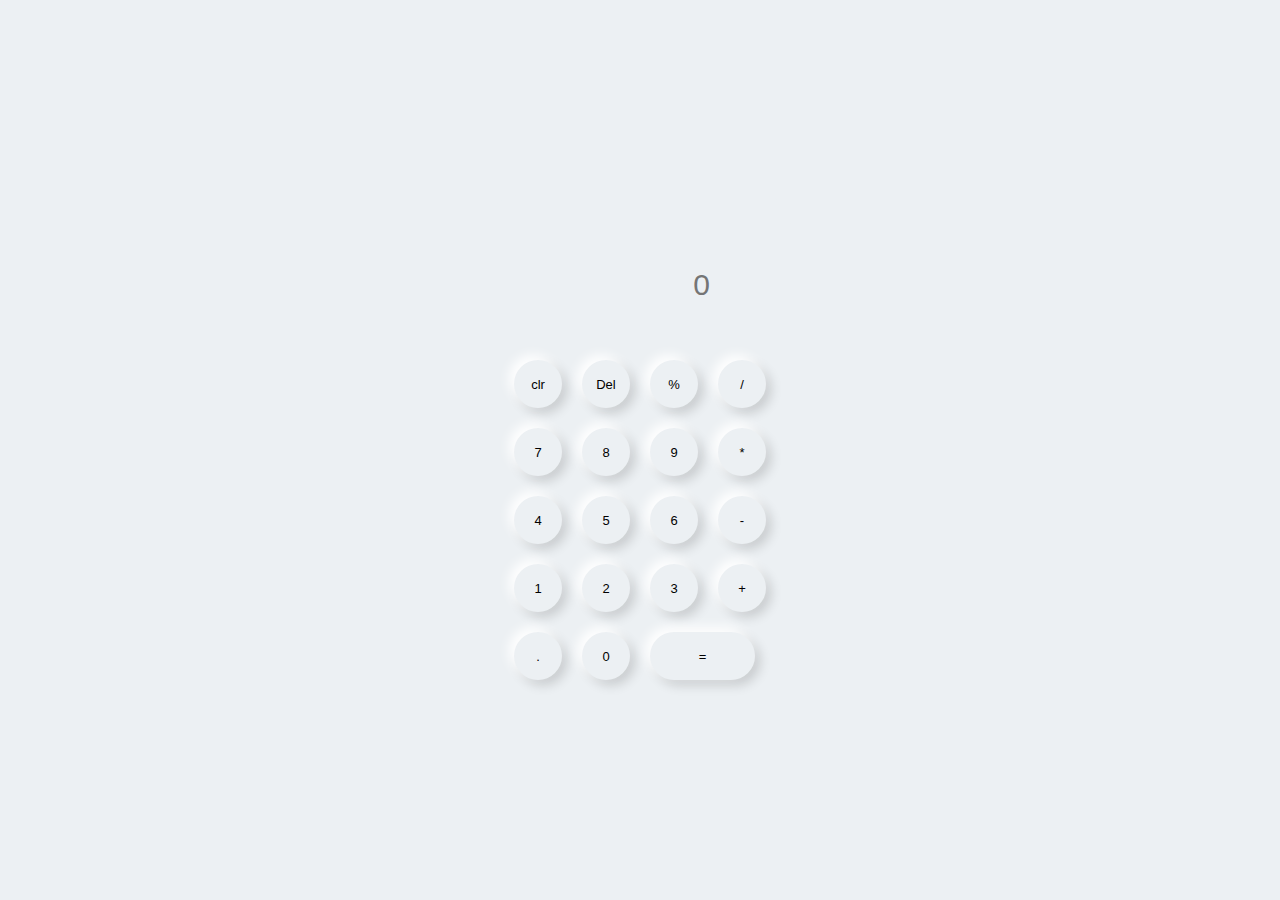
==== task/index.html @ 7196d5eb "ok" ====
<html lang="en">
<head>
    <meta charset="UTF-8">
    <meta http-equiv="X-UA-Compatible" content="IE=edge">
    <meta name="viewport" content="width=device-width, initial-scale=1.0">
    <title>My Calculator</title>
    <link rel="stylesheet" href="https://cdn.jsdelivr.net/npm/bootstrap@4.6.1/dist/css/bootstrap.min.css" integrity="sha384-zCbKRCUGaJDkqS1kPbPd7TveP5iyJE0EjAuZQTgFLD2ylzuqKfdKlfG/eSrtxUkn" crossorigin="anonymous">

    <script src="./calci.js" type="text/javascript"></script>
    <link rel="stylesheet" href="./calci.css">
</head>
<body>  
    <div class="container">
        <div class="calculator">
            <input type="text" placeholder="0" id="output" >
            <button onclick="clear()">clr</button>
            <button onclick="del()">Del</button>
            <button onclick="display"(%)>%</button>
            <button onclick="display('/')">/</button>
            <button onclick="display('7')">7</button>
            <button onclick="display('8')">8</button>
            <button onclick="display('9')">9</button>
            <button onclick="display('*')">*</button>
            <button onclick="display('4')">4</button>
            <button onclick="display('5')">5</button>
            <button onclick="display('6')">6</button>
            <button onclick="display('-')">-</button>
            <button onclick="display('1')">1</button>
            <button onclick="display('2')">2</button>
            <button onclick="disaplay('3')">3</button>
            <button onclick="display('+')">+</button>
            <button onclick="display('.')">.</button>
            <button onclick="display('0')">0</button>
            <button onclick="calculate()" class="equal">=</button>
        </div>
    </div>
    
    
</body>
</html>
---- task/calci.css ----
*{
    margin: 0px;
    padding: 0px;
    box-sizing: border-box;
    background-color:#ecf0f3;
    font-family:Impact, Haettenschweiler, 'Arial Narrow Bold', sans-serif;
    outline: none;

}
.container{
    height:100vh;
    display: flex;
    justify-content: center;
    align-items: center;
}
.calculator{
    background-color:#ecf0f3;
    padding: 15px;
    border-radius: 30px;
    box-shadow: inset 5px 5px 12px #ffffff
                      5px 5px 12px rgba(0,0,0,.16);
    display: grid;
    grid-template-columns: repeat(4,68px);
}
input{
    grid-column: span 4;
    height: 70px;
    width: 180px;
    background-color:#ecf0f3;
    box-shadow: inset -5px -5px 12px #ffffff
    5px 5px 12px rgba(0,0,0,.16);
    border: none;
    border-radius: 30px;
    color: rgba(70,70,70);
    font-size: 30px;
    text-align: end;
    margin: auto;
    margin-top: 40px;
    margin-bottom: 30px;
    padding: 20px;
}
button{
    height: 48px;
    width: 48px;
    background-color: #ecf0f3;
    box-shadow: -5px -5px 12px #ffffff
,5px 5px 12px rgba(0,0,0,.16) ;
border: none;
border-radius: 50%;
margin: 10px;
font-size: small;
}
.equal{
    width:105px;
    border-radius: 30px;
    background-color:#ecf0f3;
    box-shadow: inset -5px -5px 12px #ffffff
    5px 5px 12px rgba(0,0,0,.16);

}
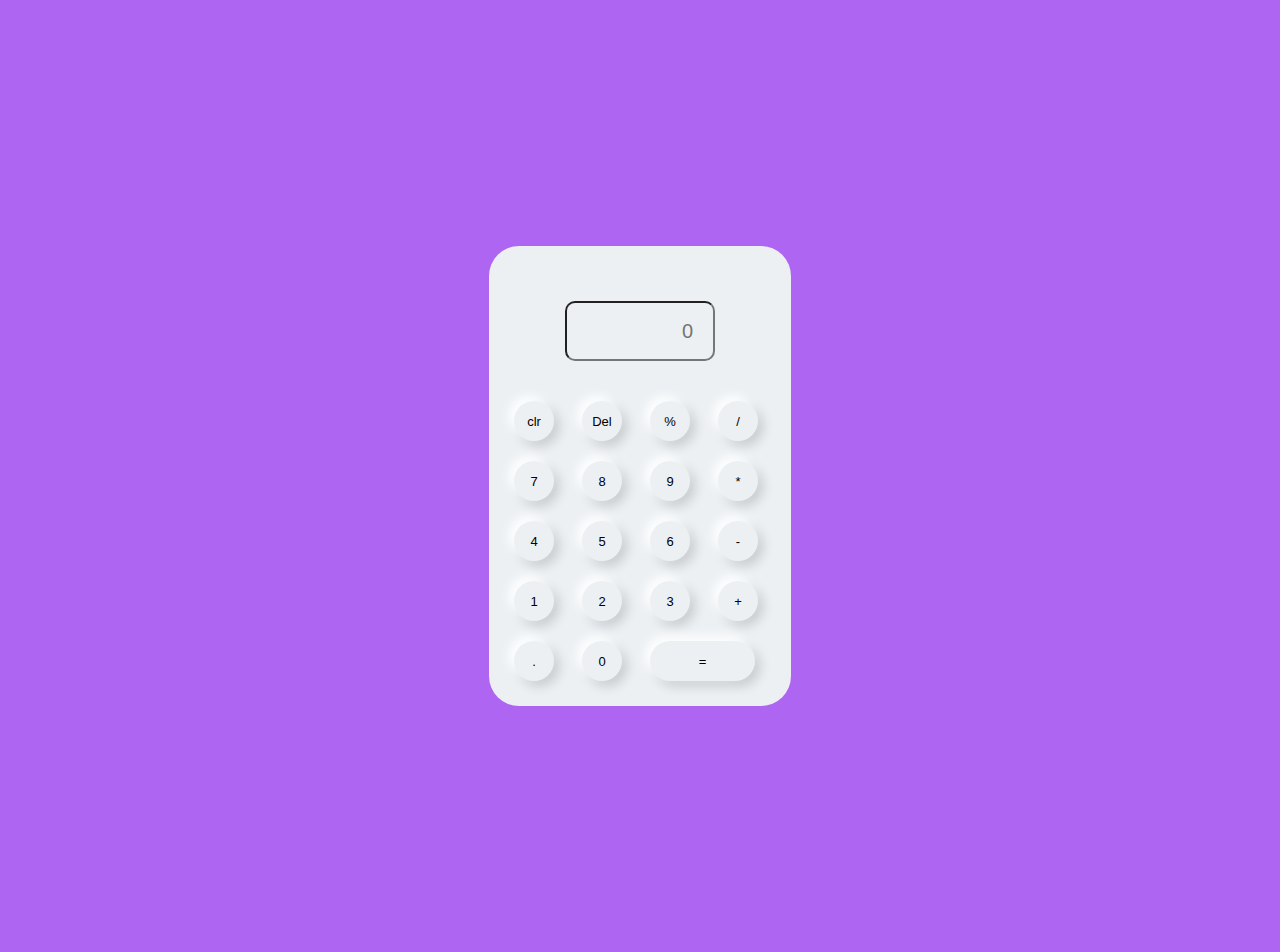
==== commit ebe45d80: "ok" ====
--- a/task/index.html
+++ b/task/index.html
@@ -4,7 +4,7 @@
     <meta http-equiv="X-UA-Compatible" content="IE=edge">
     <meta name="viewport" content="width=device-width, initial-scale=1.0">
     <title>My Calculator</title>
-    <link rel="stylesheet" href="https://cdn.jsdelivr.net/npm/bootstrap@4.6.1/dist/css/bootstrap.min.css" integrity="sha384-zCbKRCUGaJDkqS1kPbPd7TveP5iyJE0EjAuZQTgFLD2ylzuqKfdKlfG/eSrtxUkn" crossorigin="anonymous">
+    
 
     <script src="./calci.js" type="text/javascript"></script>
     <link rel="stylesheet" href="./calci.css">
@@ -12,10 +12,10 @@
 <body>  
     <div class="container">
         <div class="calculator">
-            <input type="text" placeholder="0" id="output" >
-            <button onclick="clear()">clr</button>
+            <input type="text" placeholder="0" id="output" onclick="display()"/>
+            <button onclick="clr()">clr</button>
             <button onclick="del()">Del</button>
-            <button onclick="display"(%)>%</button>
+            <button onclick="display()">%</button>
             <button onclick="display('/')">/</button>
             <button onclick="display('7')">7</button>
             <button onclick="display('8')">8</button>
@@ -27,14 +27,13 @@
             <button onclick="display('-')">-</button>
             <button onclick="display('1')">1</button>
             <button onclick="display('2')">2</button>
-            <button onclick="disaplay('3')">3</button>
+            <button onclick="display('3')">3</button>
             <button onclick="display('+')">+</button>
             <button onclick="display('.')">.</button>
-            <button onclick="display('0')">0</button>
-            <button onclick="calculate()" class="equal">=</button>
+            <button onclick="display(0)" class="0">0</button>
+            <button onclick="solve()" class="equal">=</button>
         </div>
     </div>
     
-    
 </body>
 </html>--- a/task/calci.css
+++ b/task/calci.css
@@ -1,10 +1,9 @@
 *{
-    margin: 0px;
-    padding: 0px;
+    margin: 2px;
+    padding: 10px;
     box-sizing: border-box;
-    background-color:#ecf0f3;
-    font-family:Impact, Haettenschweiler, 'Arial Narrow Bold', sans-serif;
-    outline: none;
+    background-color:#ae66f2;
+    font-family:'Segoe UI', Tahoma, Geneva, Verdana, sans-serif;
 
 }
 .container{
@@ -24,15 +23,14 @@
 }
 input{
     grid-column: span 4;
-    height: 70px;
-    width: 180px;
+    height: 60px;
+    width: 150px;
     background-color:#ecf0f3;
     box-shadow: inset -5px -5px 12px #ffffff
     5px 5px 12px rgba(0,0,0,.16);
-    border: none;
-    border-radius: 30px;
+    border-radius: 10px;
     color: rgba(70,70,70);
-    font-size: 30px;
+    font-size: 20px;
     text-align: end;
     margin: auto;
     margin-top: 40px;
@@ -40,8 +38,8 @@
     padding: 20px;
 }
 button{
-    height: 48px;
-    width: 48px;
+    height: 40px;
+    width: 40px;
     background-color: #ecf0f3;
     box-shadow: -5px -5px 12px #ffffff
 ,5px 5px 12px rgba(0,0,0,.16) ;
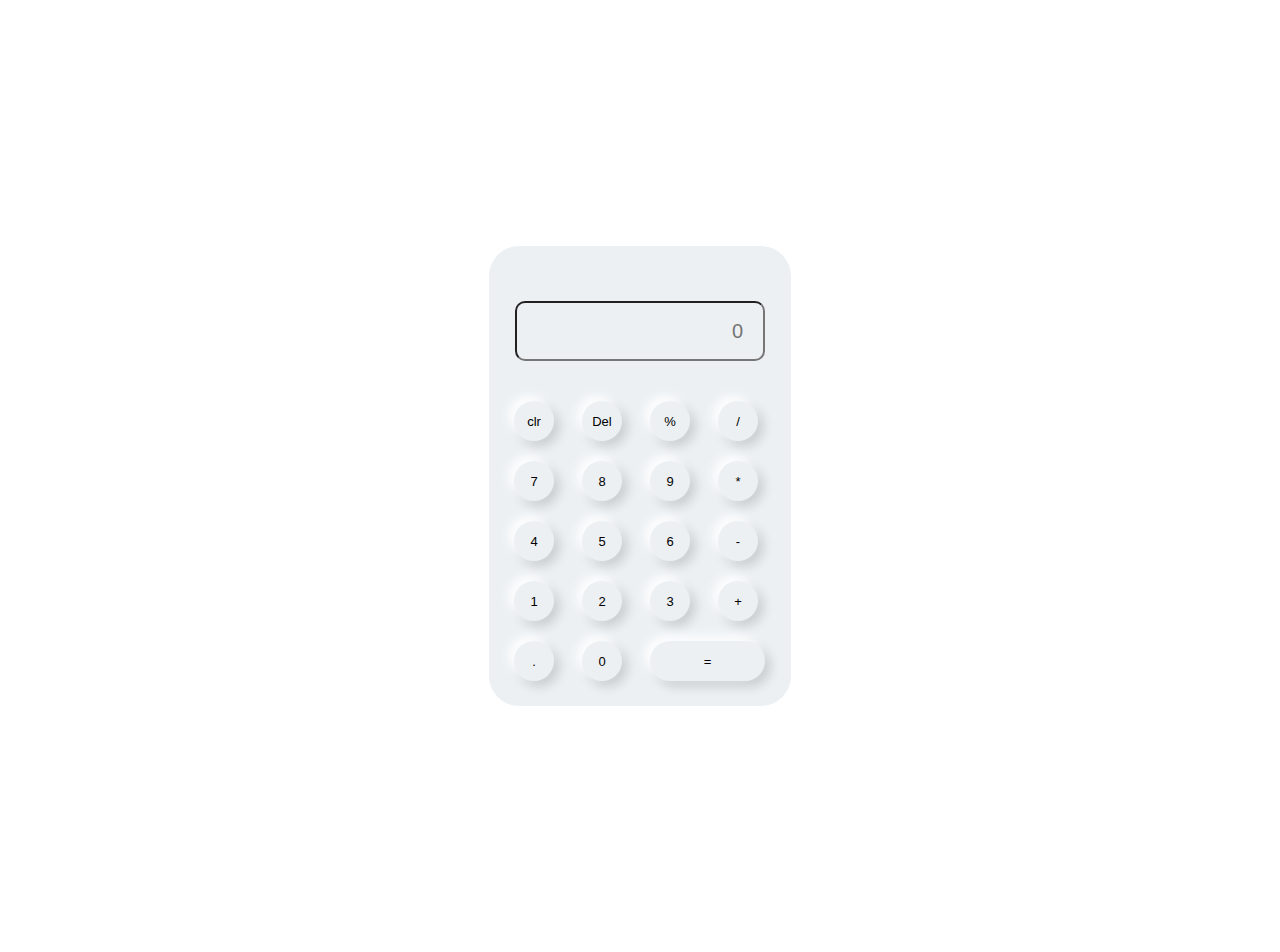
==== commit 73d36043: "ok" ====
--- a/task/index.html
+++ b/task/index.html
@@ -4,18 +4,15 @@
     <meta http-equiv="X-UA-Compatible" content="IE=edge">
     <meta name="viewport" content="width=device-width, initial-scale=1.0">
     <title>My Calculator</title>
-    
-
-    <script src="./calci.js" type="text/javascript"></script>
     <link rel="stylesheet" href="./calci.css">
 </head>
 <body>  
     <div class="container">
         <div class="calculator">
-            <input type="text" placeholder="0" id="output" onclick="display()"/>
+            <input type="text" placeholder="0" id="output"/>
             <button onclick="clr()">clr</button>
             <button onclick="del()">Del</button>
-            <button onclick="display()">%</button>
+            <button onclick="display('%')">%</button>
             <button onclick="display('/')">/</button>
             <button onclick="display('7')">7</button>
             <button onclick="display('8')">8</button>
@@ -31,9 +28,29 @@
             <button onclick="display('+')">+</button>
             <button onclick="display('.')">.</button>
             <button onclick="display(0)" class="0">0</button>
-            <button onclick="solve()" class="equal">=</button>
+            <button onclick="calculate()" class="equal">=</button>
         </div>
     </div>
+    <script>
+        let x=document.getElementById("output");
+        function display(num){
+    x.value += num
+}
+function calculate(){
+    try{
+        x.value=eval(x.value)
+    }
+    catch(err){
+        alert("invalid")
+    }
+}
+function clr(){
+    x.value="";
+}
+function del(){
+    x.value=x.value.slice(0,-1)
+}
+    </script>
     
 </body>
 </html>--- a/task/calci.css
+++ b/task/calci.css
@@ -1,8 +1,8 @@
-*{
+ *{
     margin: 2px;
     padding: 10px;
     box-sizing: border-box;
-    background-color:#ae66f2;
+    background-color:info;
     font-family:'Segoe UI', Tahoma, Geneva, Verdana, sans-serif;
 
 }
@@ -24,7 +24,7 @@
 input{
     grid-column: span 4;
     height: 60px;
-    width: 150px;
+    width: 250px;
     background-color:#ecf0f3;
     box-shadow: inset -5px -5px 12px #ffffff
     5px 5px 12px rgba(0,0,0,.16);
@@ -49,7 +49,7 @@
 font-size: small;
 }
 .equal{
-    width:105px;
+    width:115px;
     border-radius: 30px;
     background-color:#ecf0f3;
     box-shadow: inset -5px -5px 12px #ffffff
